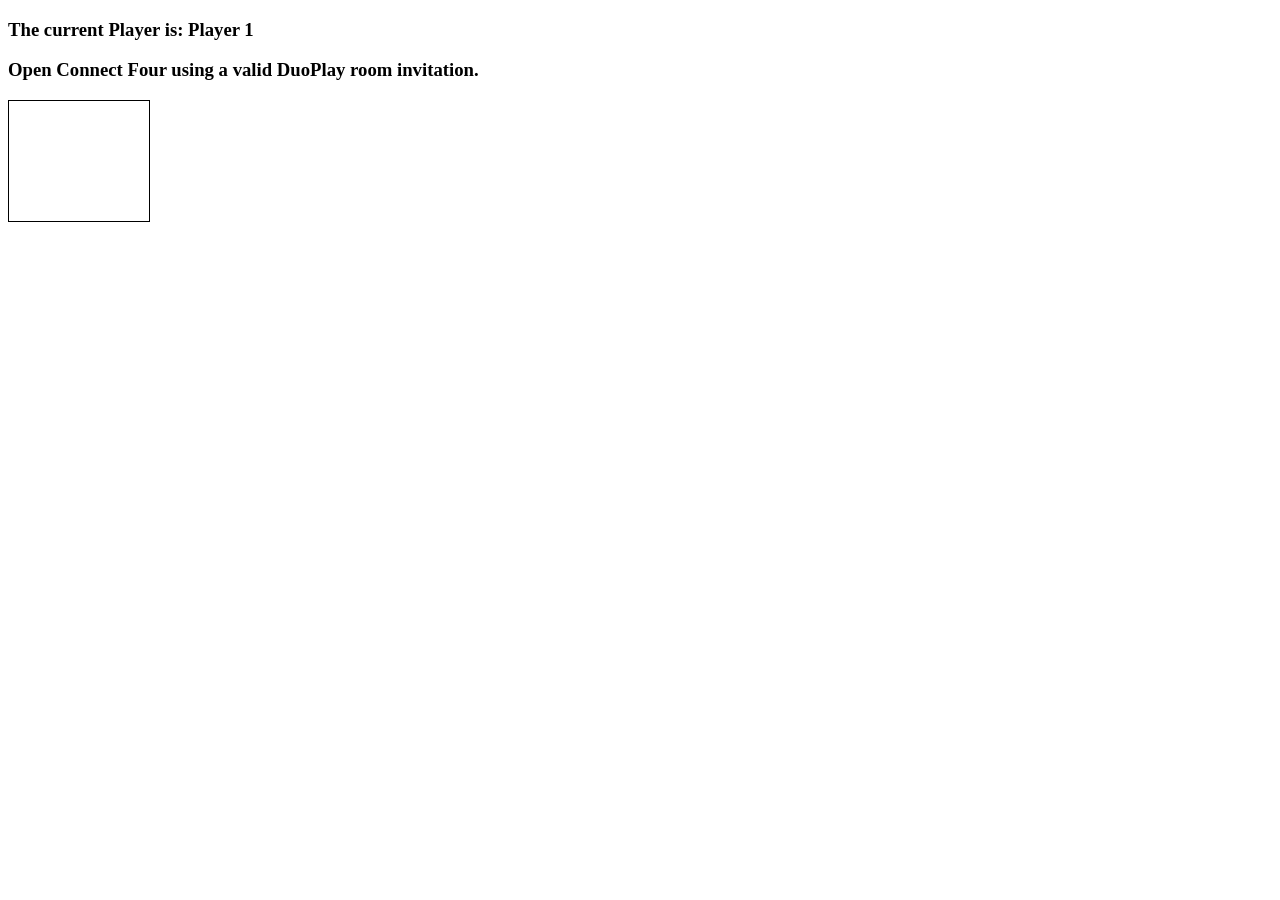
==== games/connect-four/index.html @ 8a5088cd "Integrate downloaded Connect Four game" ====
<!doctype html>

<html lang="en">
<head>
  <meta charset="utf-8">
  <title>Connect Four</title>
  <link rel="stylesheet" href="style.css">
  <script src="app.js" charset="utf-8"></script>
</head>
<body>
  <h3>The current Player is: Player <span id="current-player">1</span></h3>
  <h3 id="result"></h3>

  <div class="grid">
    <div></div>
    <div></div>
    <div></div>
    <div></div>
    <div></div>
    <div></div>
    <div></div>
    <div></div>
    <div></div>
    <div></div>
    <div></div>
    <div></div>
    <div></div>
    <div></div>
    <div></div>
    <div></div>
    <div></div>
    <div></div>
    <div></div>
    <div></div>
    <div></div>
    <div></div>
    <div></div>
    <div></div>
    <div></div>
    <div></div>
    <div></div>
    <div></div>
    <div></div>
    <div></div>
    <div></div>
    <div></div>
    <div></div>
    <div></div>
    <div></div>
    <div></div>
    <div></div>
    <div></div>
    <div></div>
    <div></div>
    <div></div>
    <div></div>
    <div class="taken"></div>
    <div class="taken"></div>
    <div class="taken"></div>
    <div class="taken"></div>
    <div class="taken"></div>
    <div class="taken"></div>
    <div class="taken"></div>
  </div>

</body>
</html>
---- games/connect-four/style.css ----
.grid {
  border: 1px solid;
  height: 120px;
  width: 140px;
  display: flex;
  flex-wrap: wrap;
}

.grid div {
  height: 20px;
  width: 20px;
}

.player-one {
  background-color: red;
  border-radius: 10px;
}

.player-two {
  background-color: blue;
  border-radius: 10px;
}
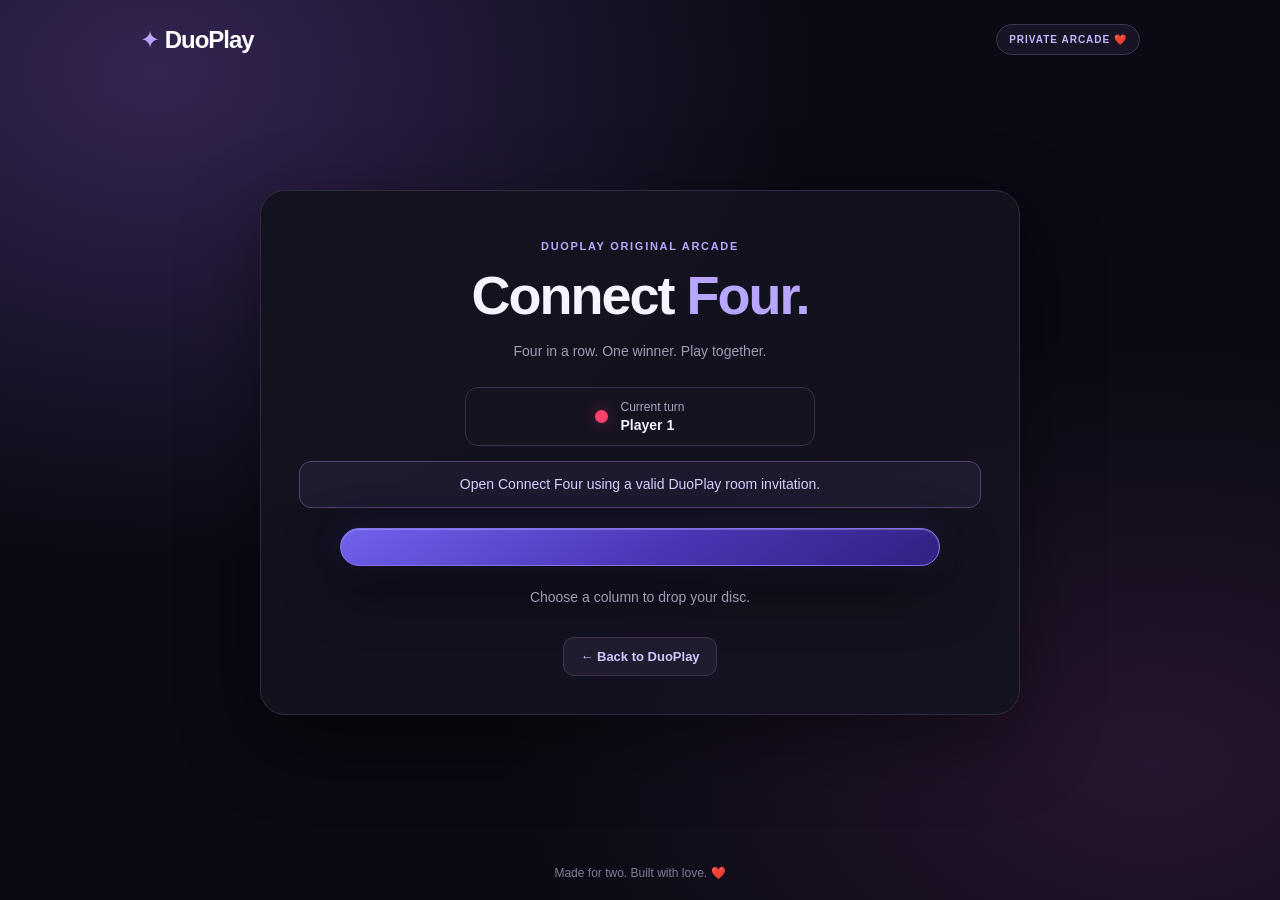
==== commit a87dcc9c: "Fix Connect Four HTML and premium CSS" ====
--- a/games/connect-four/index.html
+++ b/games/connect-four/index.html
@@ -1,67 +1,55 @@
-<!doctype html>
-
+<!DOCTYPE html>
 <html lang="en">
 <head>
-  <meta charset="utf-8">
-  <title>Connect Four</title>
-  <link rel="stylesheet" href="style.css">
-  <script src="app.js" charset="utf-8"></script>
+  <meta charset="UTF-8">
+  <meta name="viewport" content="width=device-width, initial-scale=1.0">
+
+  <meta name="theme-color" content="#090a12">
+  <title>Connect Four | DuoPlay</title>
+
+  <link rel="stylesheet" href="./style.css">
+  <script src="./app.js" defer></script>
 </head>
+
 <body>
-  <h3>The current Player is: Player <span id="current-player">1</span></h3>
-  <h3 id="result"></h3>
+  <header class="topbar">
+    <a class="logo" href="/">✦ DuoPlay</a>
+    <span class="badge">PRIVATE ARCADE ❤️</span>
+  </header>
 
-  <div class="grid">
-    <div></div>
-    <div></div>
-    <div></div>
-    <div></div>
-    <div></div>
-    <div></div>
-    <div></div>
-    <div></div>
-    <div></div>
-    <div></div>
-    <div></div>
-    <div></div>
-    <div></div>
-    <div></div>
-    <div></div>
-    <div></div>
-    <div></div>
-    <div></div>
-    <div></div>
-    <div></div>
-    <div></div>
-    <div></div>
-    <div></div>
-    <div></div>
-    <div></div>
-    <div></div>
-    <div></div>
-    <div></div>
-    <div></div>
-    <div></div>
-    <div></div>
-    <div></div>
-    <div></div>
-    <div></div>
-    <div></div>
-    <div></div>
-    <div></div>
-    <div></div>
-    <div></div>
-    <div></div>
-    <div></div>
-    <div></div>
-    <div class="taken"></div>
-    <div class="taken"></div>
-    <div class="taken"></div>
-    <div class="taken"></div>
-    <div class="taken"></div>
-    <div class="taken"></div>
-    <div class="taken"></div>
-  </div>
+  <main class="game-container">
+    <section class="game-card">
+      <p class="eyebrow">DUOPLAY ORIGINAL ARCADE</p>
 
+      <h1>Connect <span>Four.</span></h1>
+
+      <p class="subtitle">
+        Four in a row. One winner. Play together.
+      </p>
+
+      <div class="player-panel">
+        <span class="player-dot"></span>
+        <p>
+          Current turn
+          <strong>Player <span id="current-player">1</span></strong>
+        </p>
+      </div>
+
+      <div id="result" class="result" aria-live="polite">
+        Connecting to your room...
+      </div>
+
+      <!-- Firebase app.js creates the 42 cells here -->
+      <div class="grid" aria-label="Connect Four game board"></div>
+
+      <p class="game-hint">
+        Choose a column to drop your disc.
+      </p>
+
+      <a class="back-link" href="/">← Back to DuoPlay</a>
+    </section>
+  </main>
+
+  <footer>Made for two. Built with love. ❤️</footer>
 </body>
-</html>
+</html>
--- a/games/connect-four/style.css
+++ b/games/connect-four/style.css
@@ -1,22 +1,320 @@
+* {
+  box-sizing: border-box;
+}
+
+:root {
+  font-family: "Segoe UI", Arial, sans-serif;
+  color: #f5f3ff;
+  background: #090a12;
+  font-synthesis: none;
+}
+
+body {
+  margin: 0;
+  min-height: 100vh;
+  display: flex;
+  flex-direction: column;
+  background:
+    radial-gradient(ellipse at 12% 8%, #352452 0, transparent 42%),
+    radial-gradient(ellipse at 90% 85%, #28152f 0, transparent 40%),
+    #090a12;
+}
+
+.topbar {
+  width: min(100% - 32px, 1000px);
+  margin: 0 auto;
+  padding: 24px 0;
+  display: flex;
+  align-items: center;
+  justify-content: space-between;
+  gap: 12px;
+}
+
+.logo {
+  color: #fff;
+  text-decoration: none;
+  font-size: 24px;
+  font-weight: 800;
+  letter-spacing: -1px;
+}
+
+.logo::first-letter {
+  color: #b9a7ff;
+}
+
+.badge {
+  padding: 9px 12px;
+  color: #c6b7ff;
+  background: #191425;
+  border: 1px solid #403451;
+  border-radius: 30px;
+  font-size: 10px;
+  font-weight: 800;
+  letter-spacing: 1px;
+}
+
+.game-container {
+  width: min(100% - 28px, 760px);
+  margin: auto;
+  padding: 15px 0 35px;
+}
+
+.game-card {
+  padding: clamp(20px, 5vw, 38px);
+  text-align: center;
+  background: rgba(19, 18, 31, 0.96);
+  border: 1px solid #302a42;
+  border-radius: 25px;
+  box-shadow: 0 25px 80px #0006;
+  animation: appear 0.35s ease;
+}
+
+.eyebrow {
+  color: #b9a7ff;
+  font-size: 11px;
+  font-weight: 800;
+  letter-spacing: 1.7px;
+}
+
+h1 {
+  margin: 14px 0 8px;
+  font-size: clamp(35px, 8vw, 54px);
+  line-height: 1.1;
+  letter-spacing: -2px;
+}
+
+h1 span {
+  color: #b9a7ff;
+}
+
+.subtitle,
+.game-hint {
+  color: #a09bb4;
+  font-size: 14px;
+  line-height: 1.6;
+}
+
+.player-panel {
+  display: flex;
+  justify-content: center;
+  align-items: center;
+  gap: 12px;
+  max-width: 350px;
+  margin: 25px auto 12px;
+  padding: 12px 16px;
+  border: 1px solid #38304c;
+  border-radius: 13px;
+  background: #151320;
+}
+
+.player-dot {
+  width: 13px;
+  height: 13px;
+  flex-shrink: 0;
+  border-radius: 50%;
+  background: #ff416d;
+  box-shadow: 0 0 15px #ff416d66;
+}
+
+.player-panel p {
+  margin: 0;
+  color: #aaa2be;
+  font-size: 12px;
+  text-align: left;
+}
+
+.player-panel strong {
+  display: block;
+  margin-top: 3px;
+  color: #f4efff;
+  font-size: 14px;
+}
+
+.result {
+  min-height: 46px;
+  display: flex;
+  align-items: center;
+  justify-content: center;
+  margin: 15px 0 20px;
+  padding: 12px;
+  color: #d8ccff;
+  background: #a38bff12;
+  border: 1px solid #544271;
+  border-radius: 12px;
+  font-size: 14px;
+  line-height: 1.5;
+}
+
+/* Connect Four board: 7 columns x 6 rows */
+
 .grid {
-  border: 1px solid;
-  height: 120px;
-  width: 140px;
-  display: flex;
-  flex-wrap: wrap;
+  display: grid;
+  grid-template-columns: repeat(7, minmax(0, 1fr));
+  gap: clamp(4px, 1.4vw, 10px);
+
+  width: 100%;
+  max-width: 600px;
+  margin: 0 auto;
+
+  padding: clamp(8px, 2.5vw, 18px);
+  border: 1px solid #8271f5;
+  border-radius: 20px;
+
+  background: linear-gradient(
+    145deg,
+    #7162ed,
+    #4936b4 55%,
+    #302181
+  );
+
+  box-shadow:
+    0 20px 55px #0008,
+    0 0 35px #7964ff20,
+    inset 0 1px 1px #ffffff44;
 }
 
 .grid div {
-  height: 20px;
-  width: 20px;
-}
-
-.player-one {
-  background-color: red;
-  border-radius: 10px;
-}
-
-.player-two {
-  background-color: blue;
-  border-radius: 10px;
-}
+  width: 100%;
+  aspect-ratio: 1;
+  min-width: 0;
+
+  border: 2px solid #a99cff55;
+  border-radius: 50%;
+
+  background: #0e1020;
+
+  box-shadow:
+    inset 0 5px 10px #0009,
+    0 1px 2px #ffffff18;
+
+  transition: background 0.18s ease;
+}
+
+/* Player one */
+
+.grid div.player-one {
+  background: radial-gradient(
+    circle at 32% 27%,
+    #ffb8c5,
+    #ff416d 43%,
+    #c5184e 78%,
+    #851039
+  );
+
+  border-color: #ffc0ce;
+
+  box-shadow:
+    inset 0 2px 5px #ffffff77,
+    inset 0 -5px 8px #7d0b2f66,
+    0 4px 10px #0005;
+
+  animation: disc-drop 0.2s ease-out;
+}
+
+/* Player two */
+
+.grid div.player-two {
+  background: radial-gradient(
+    circle at 32% 27%,
+    #b9f1ff,
+    #4daaff 43%,
+    #2466eb 78%,
+    #153b9d
+  );
+
+  border-color: #a8d9ff;
+
+  box-shadow:
+    inset 0 2px 5px #ffffff77,
+    inset 0 -5px 8px #092c7f66,
+    0 4px 10px #0005;
+
+  animation: disc-drop 0.2s ease-out;
+}
+
+.game-hint {
+  margin: 20px 0;
+}
+
+.back-link {
+  display: inline-block;
+  margin-top: 8px;
+  padding: 11px 16px;
+  color: #d1c5ff;
+  background: #211b30;
+  border: 1px solid #403650;
+  border-radius: 11px;
+  text-decoration: none;
+  font-size: 13px;
+  font-weight: 700;
+  transition: background 0.2s ease;
+}
+
+.back-link:hover {
+  background: #342744;
+}
+
+footer {
+  padding: 20px;
+  text-align: center;
+  color: #827c96;
+  font-size: 12px;
+}
+
+@keyframes appear {
+  from {
+    opacity: 0;
+    transform: translateY(8px);
+  }
+
+  to {
+    opacity: 1;
+    transform: translateY(0);
+  }
+}
+
+@keyframes disc-drop {
+  from {
+    transform: scale(0.75);
+    filter: brightness(1.4);
+  }
+
+  to {
+    transform: scale(1);
+    filter: brightness(1);
+  }
+}
+
+@media (max-width: 480px) {
+  .topbar {
+    padding: 18px 0;
+  }
+
+  .badge {
+    padding: 8px;
+    font-size: 8px;
+  }
+
+  .grid {
+    gap: 4px;
+    padding: 7px;
+    border-radius: 13px;
+  }
+
+  .grid div {
+    border-width: 1px;
+  }
+
+  .game-card {
+    border-radius: 18px;
+  }
+}
+
+@media (prefers-reduced-motion: reduce) {
+  *,
+  *::before,
+  *::after {
+    animation-duration: 0.01ms !important;
+    transition-duration: 0.01ms !important;
+  }
+}
